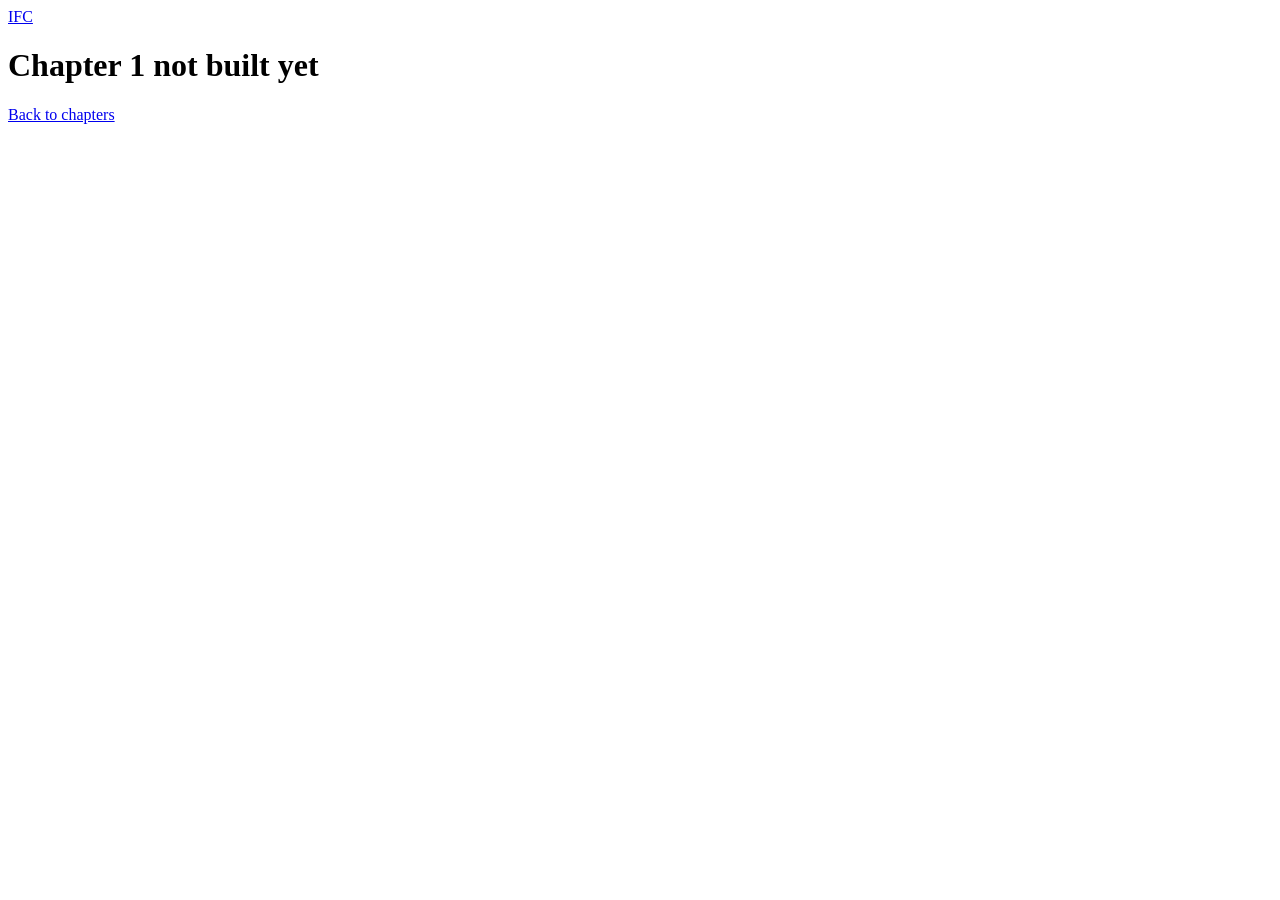
==== chapter.html @ eeda532c "Add files via upload" ====
<!doctype html>
<html lang="en">
<head>
<meta charset="utf-8">
<meta name="viewport" content="width=device-width,initial-scale=1,viewport-fit=cover">
<title>IFC Chapter Drill</title>
<link rel="icon" href="data:image/svg+xml,<svg xmlns='http://www.w3.org/2000/svg' viewBox='0 0 100 100'><text y='.9em' font-size='90'>📘</text></svg>">
<link rel="stylesheet" href="https://fonts.googleapis.com/css2?family=Newsreader:opsz,wght@6..72,400;6..72,600;6..72,700&family=Public+Sans:wght@400;500;600;700&family=IBM+Plex+Mono:wght@400;600&display=swap">
<link rel="stylesheet" href="assets/style.css">
</head>
<body>
<header class="top"><div class="topin">
  <a class="brand" id="bt" href="index.html">IFC</a>
  <nav class="jump" id="nav"></nav>
</div></header>
<div class="wrap">
  <div class="hero" id="hero"></div>
  <div id="body"></div>
  <footer id="foot"></footer>
</div>
<script src="assets/app.js"></script>
<script>
(function(){
  var n = parseInt(new URLSearchParams(location.search).get('ch') || '1', 10);
  var s = document.createElement('script');
  s.src = 'data/ch' + n + '.js';
  s.onload = function(){
    var ch = (window.IFC||{})[n];
    if (ch) { window.IFCRender(ch); }
    else { document.getElementById('hero').innerHTML = '<h1>Chapter ' + n + ' not built yet</h1><p class="lede"><a href="index.html">Back to chapters</a></p>'; }
  };
  s.onerror = function(){
    document.getElementById('hero').innerHTML = '<h1>Chapter ' + n + ' not built yet</h1><p class="lede"><a href="index.html">Back to chapters</a></p>';
  };
  document.head.appendChild(s);
})();
</script>
</body>
</html>
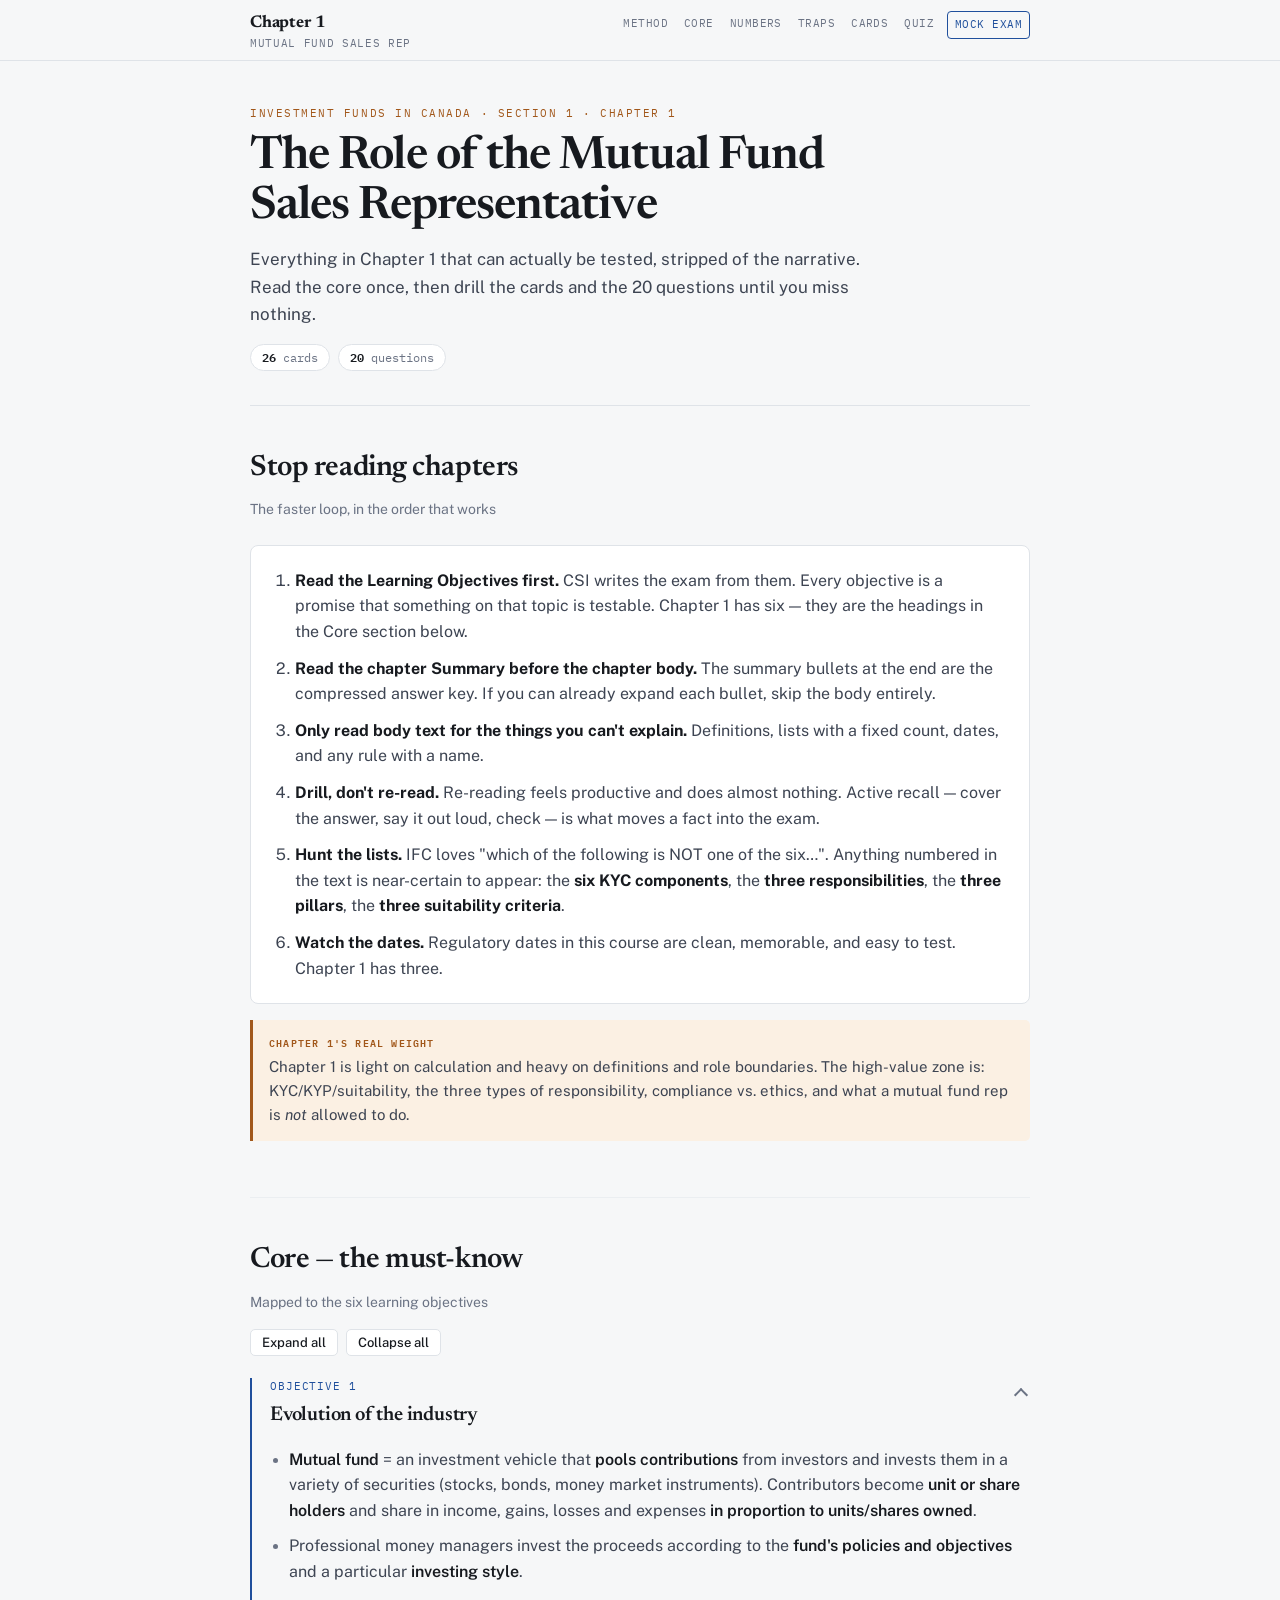
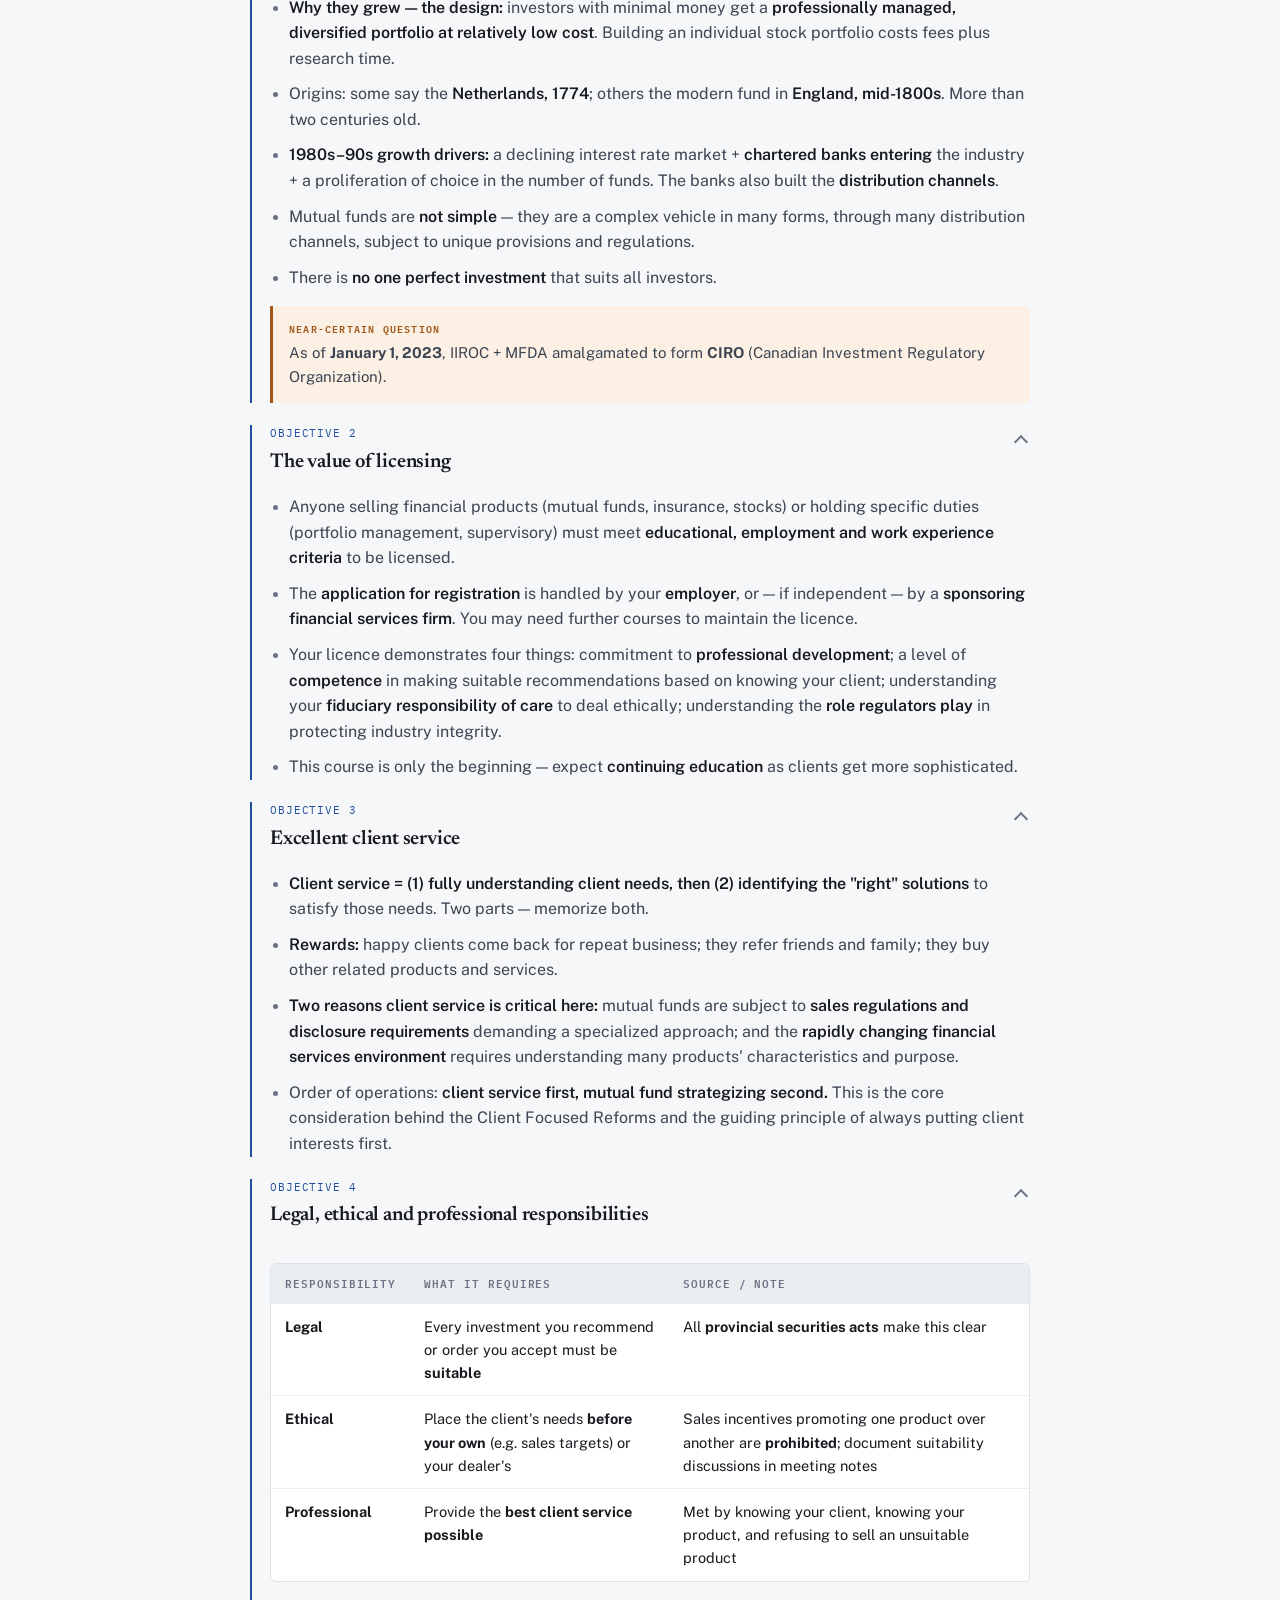
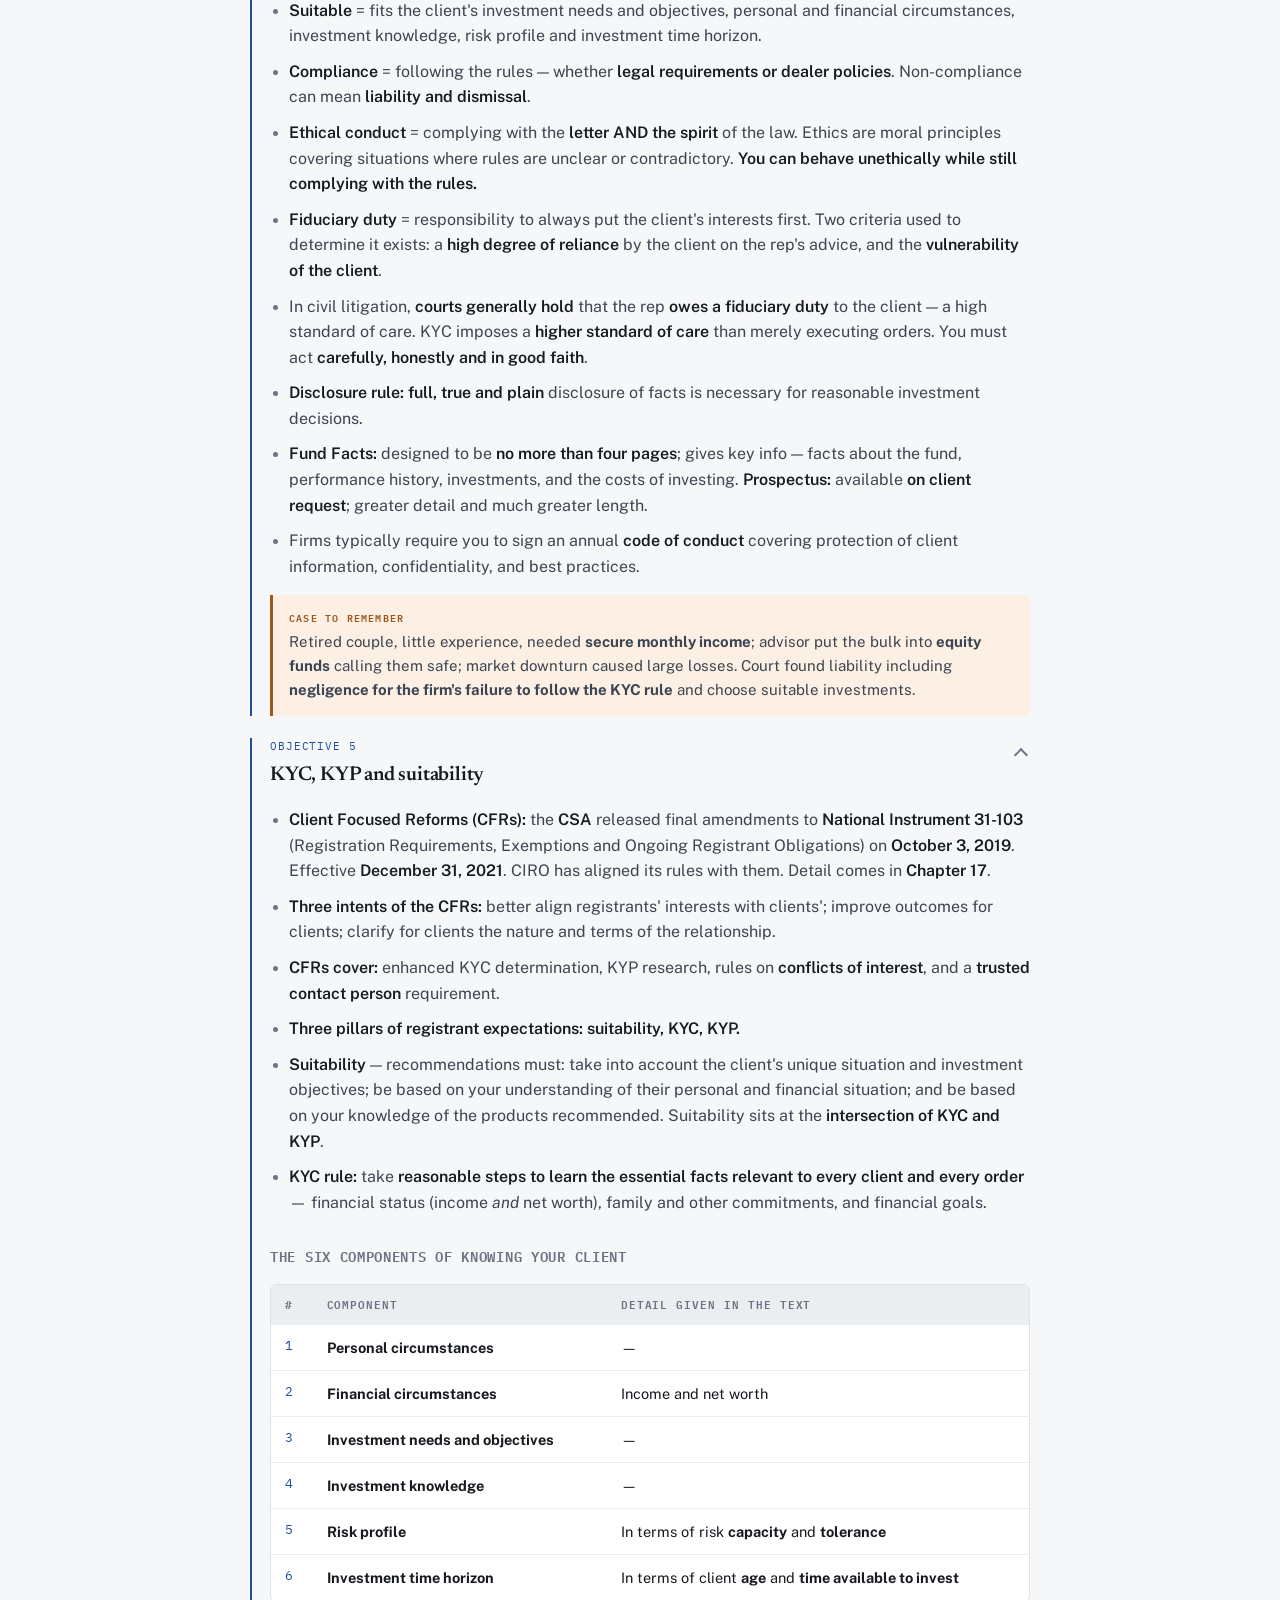
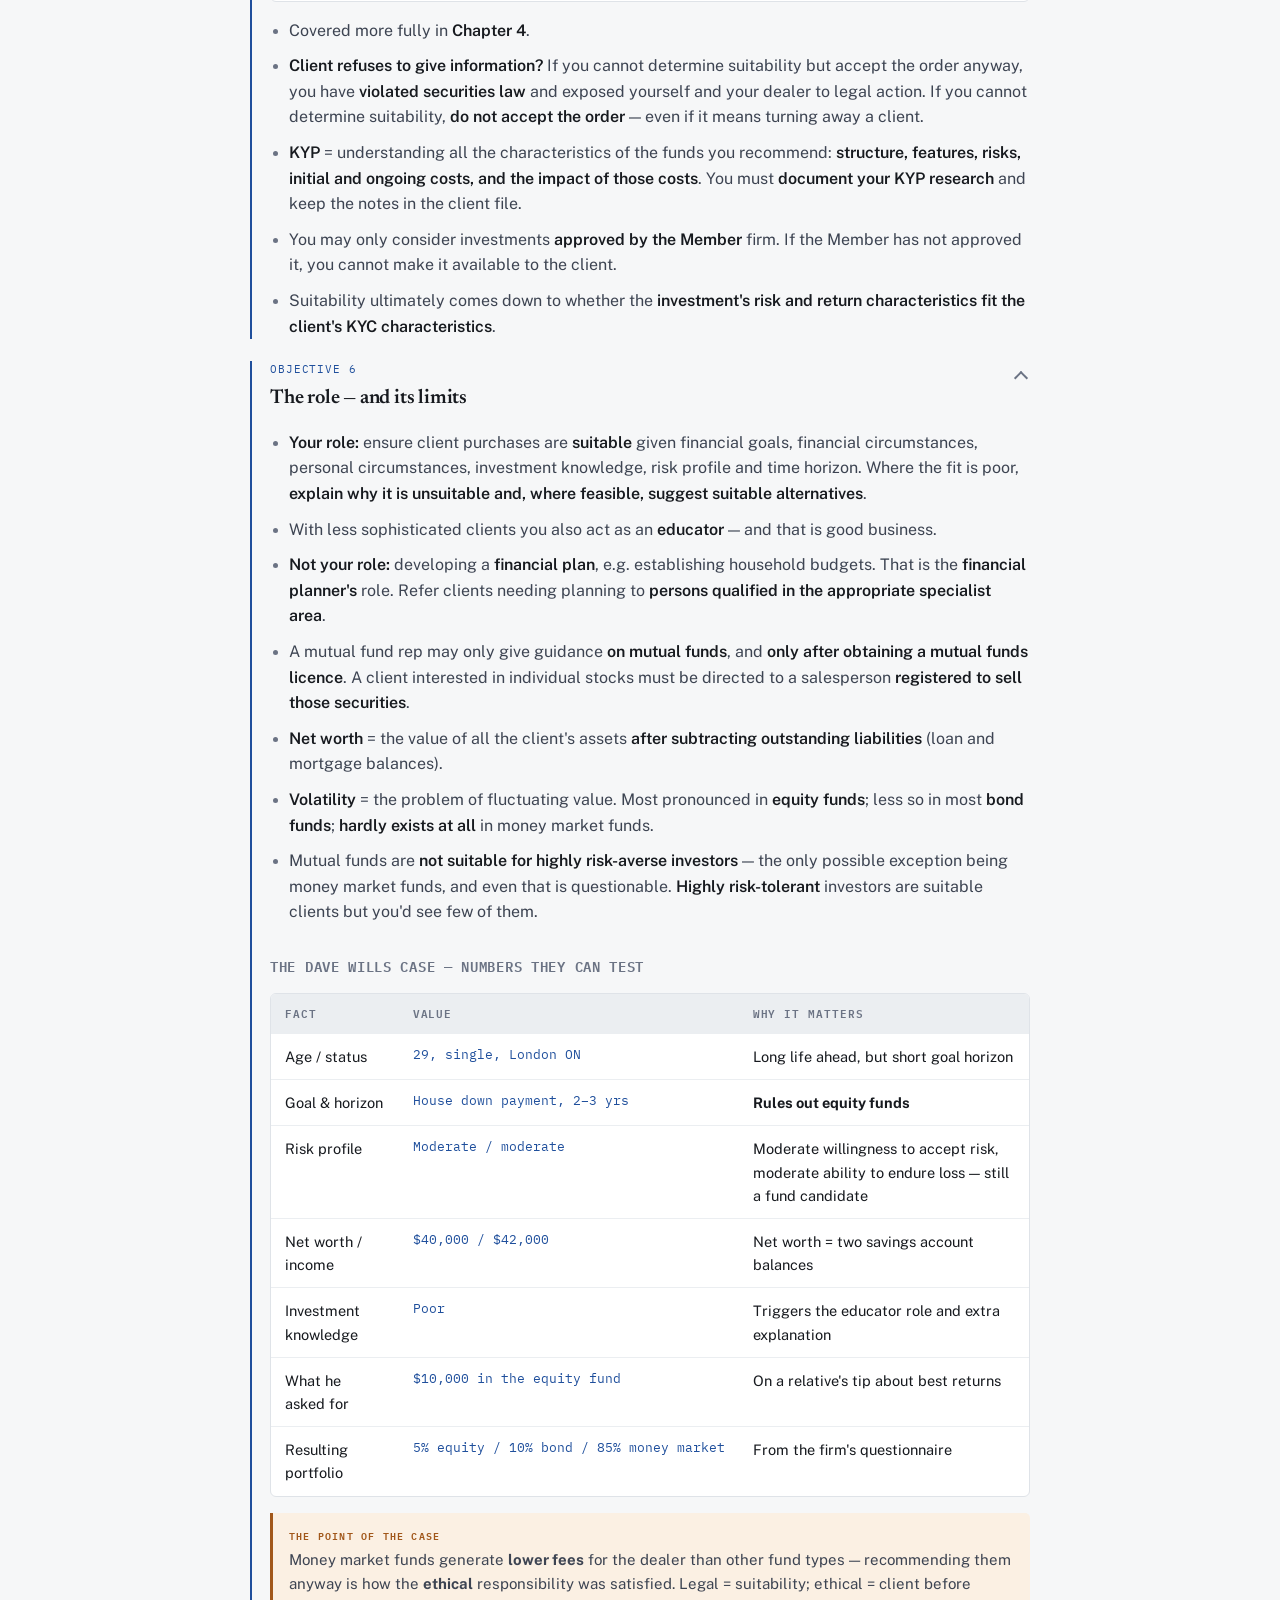
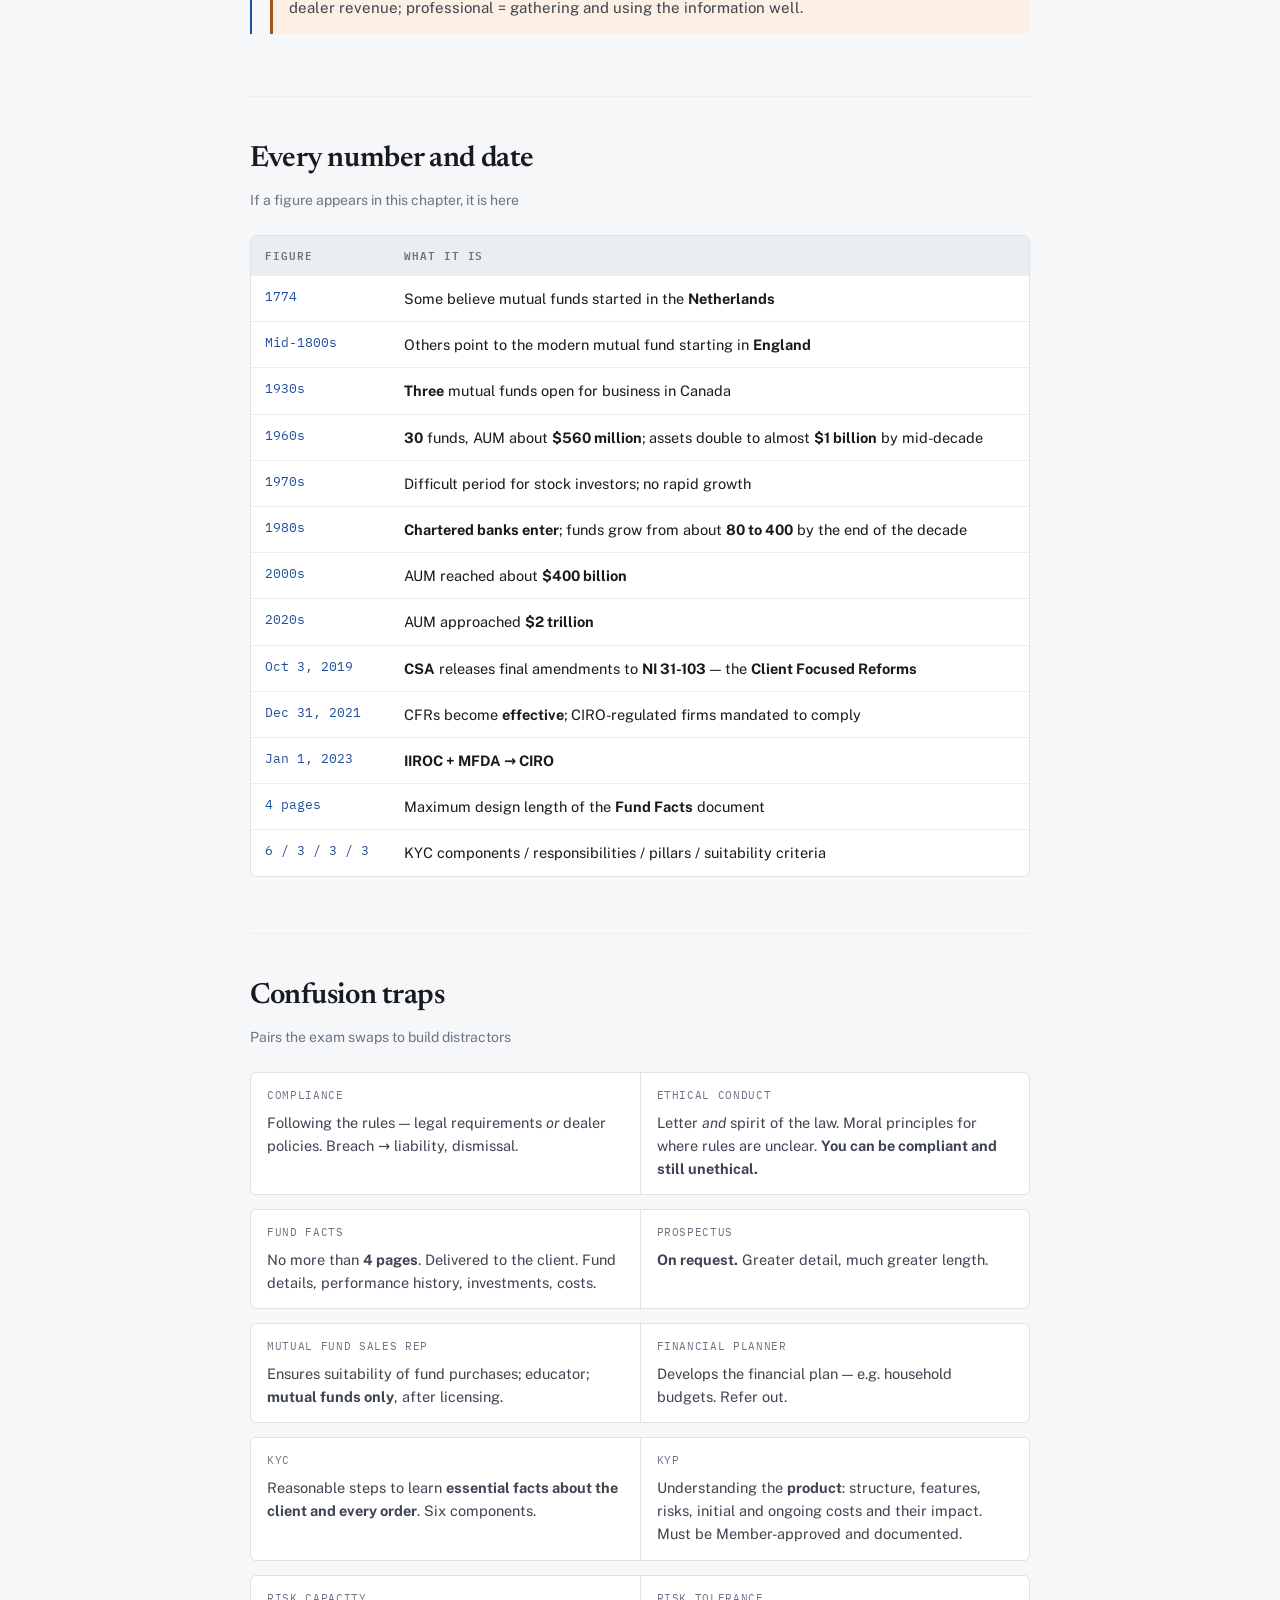
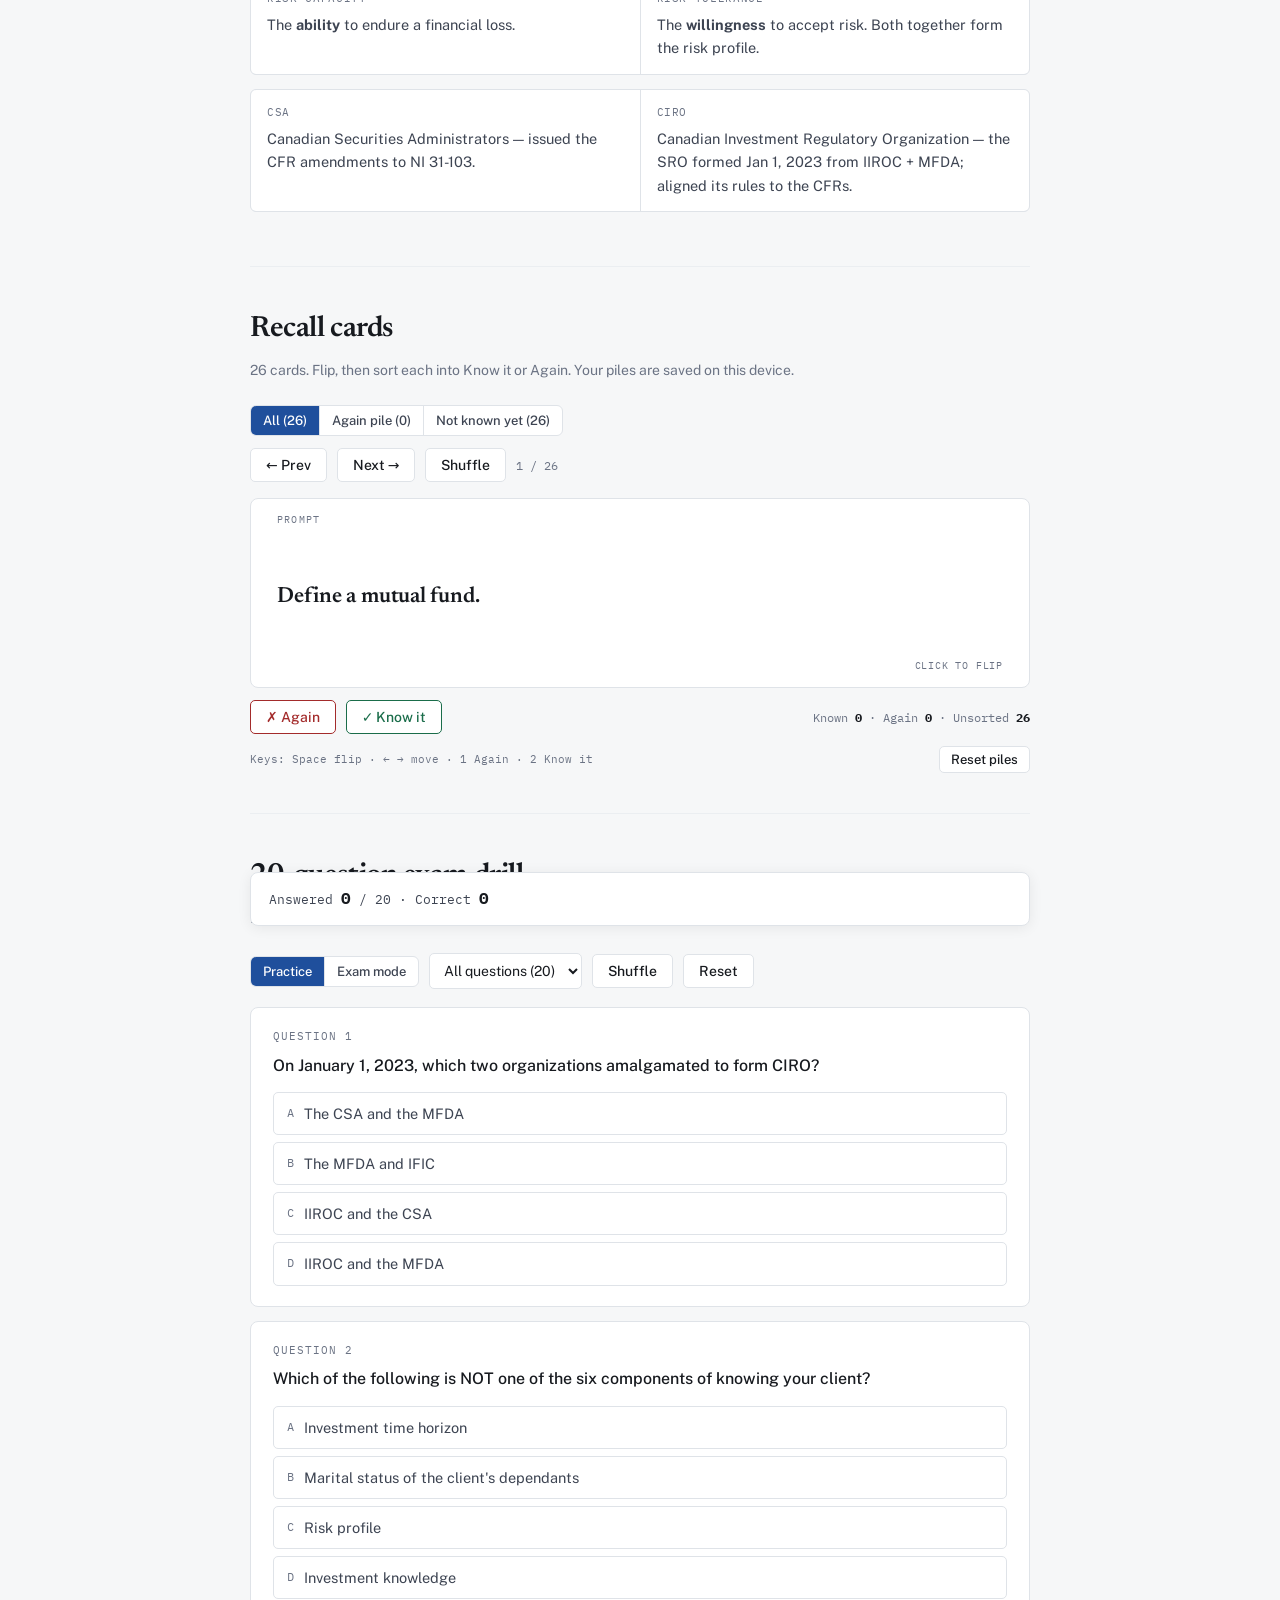
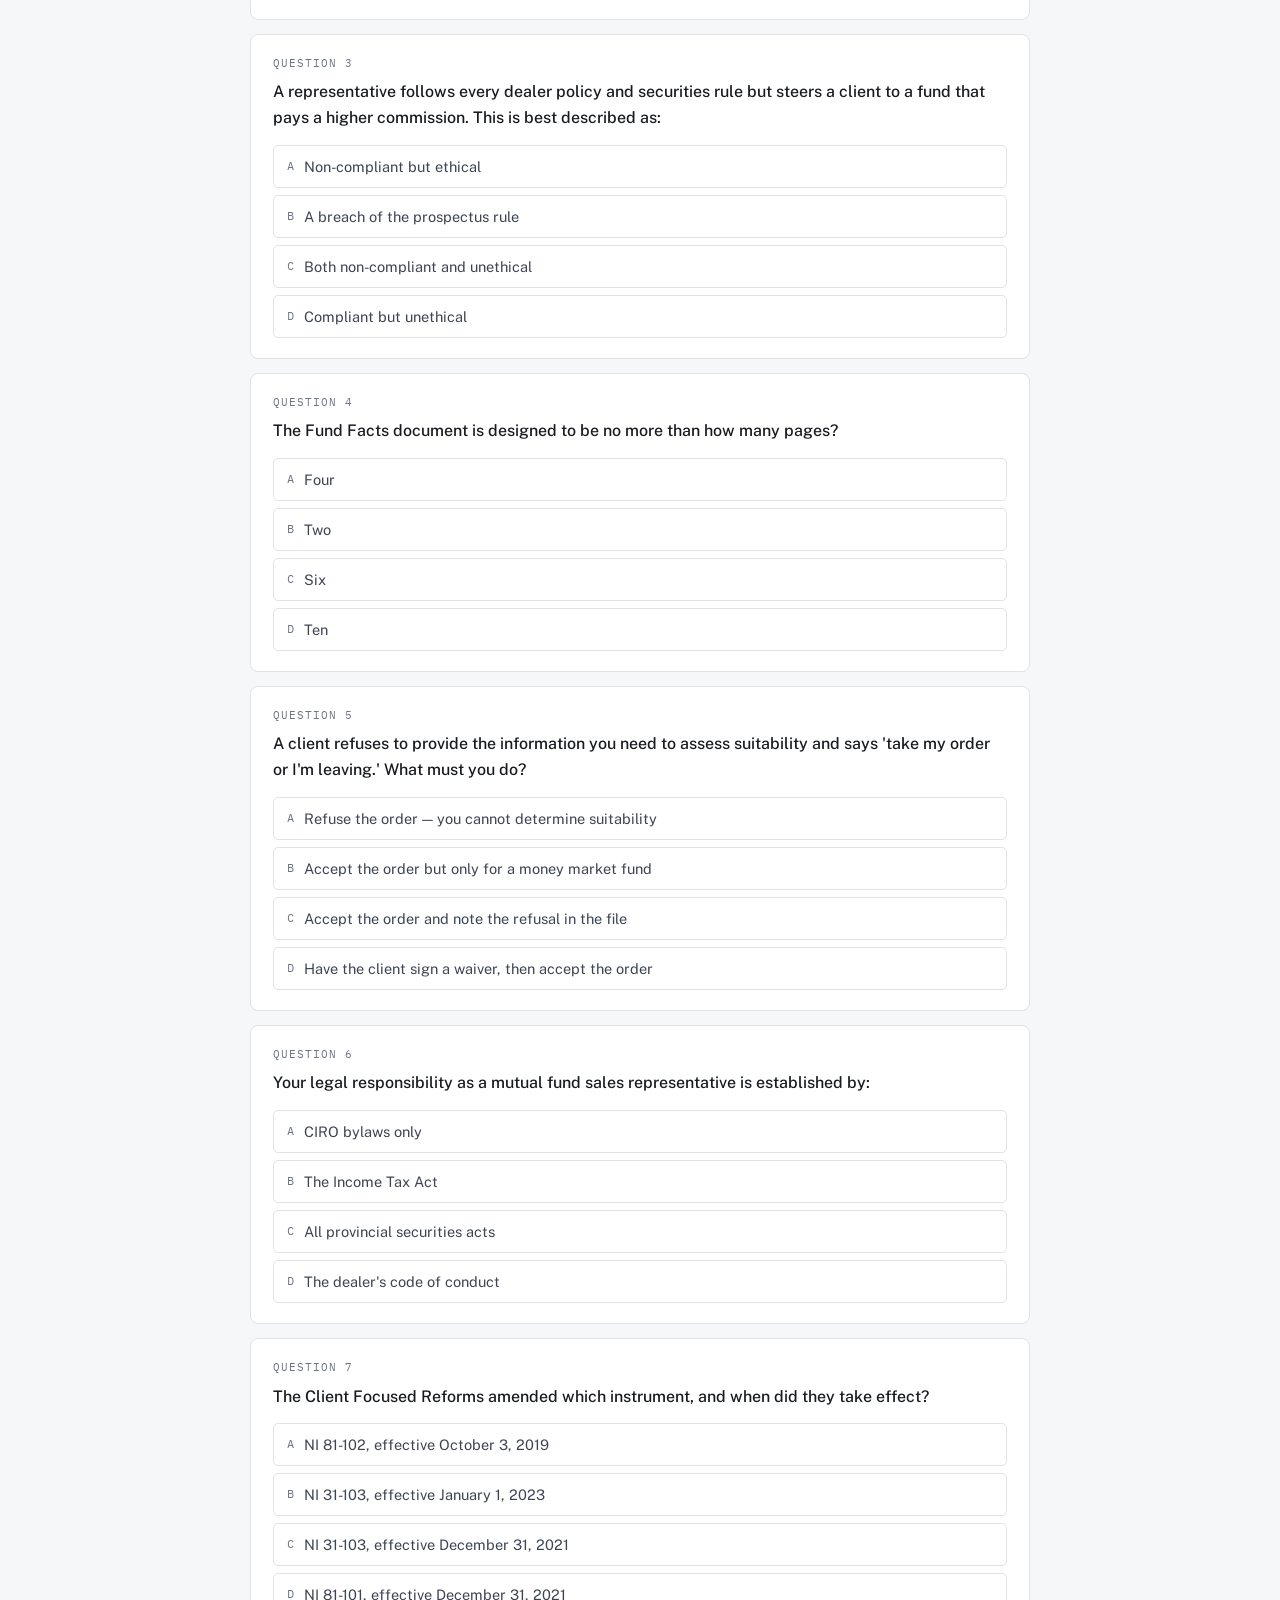
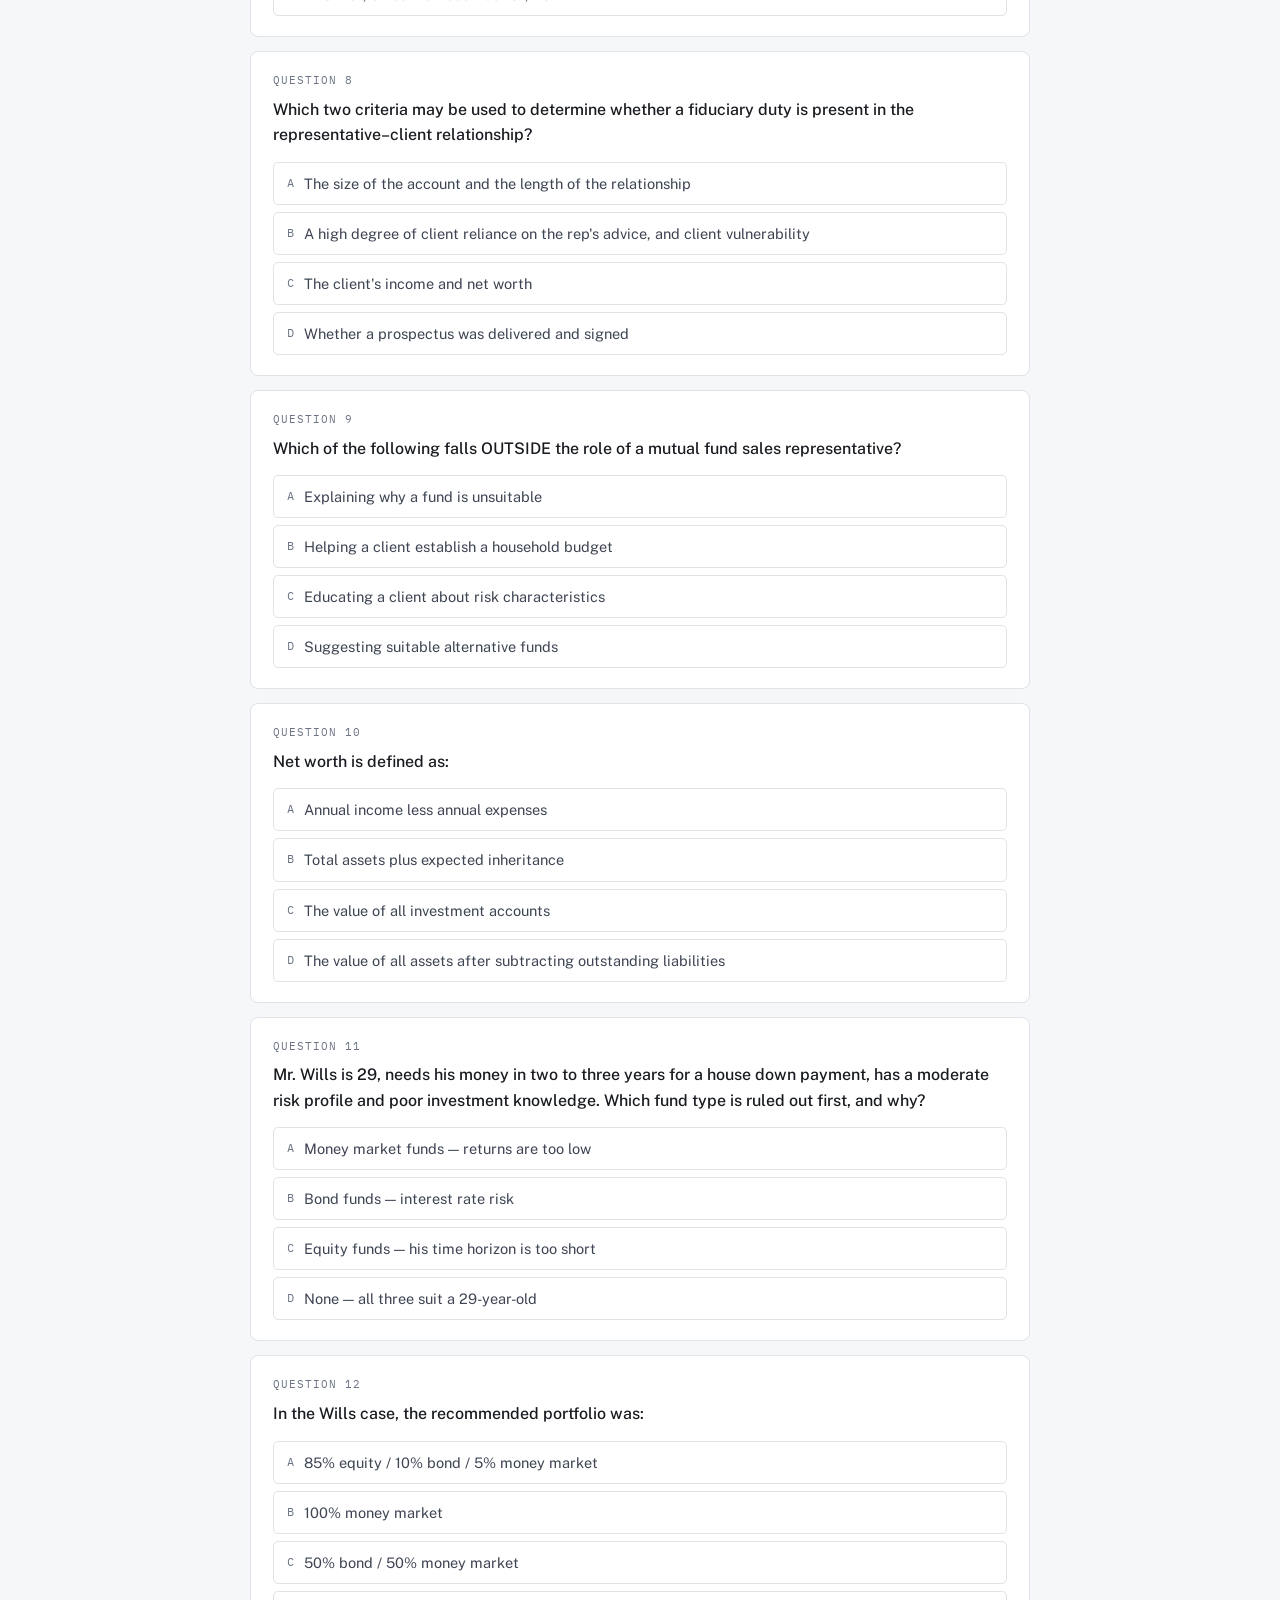
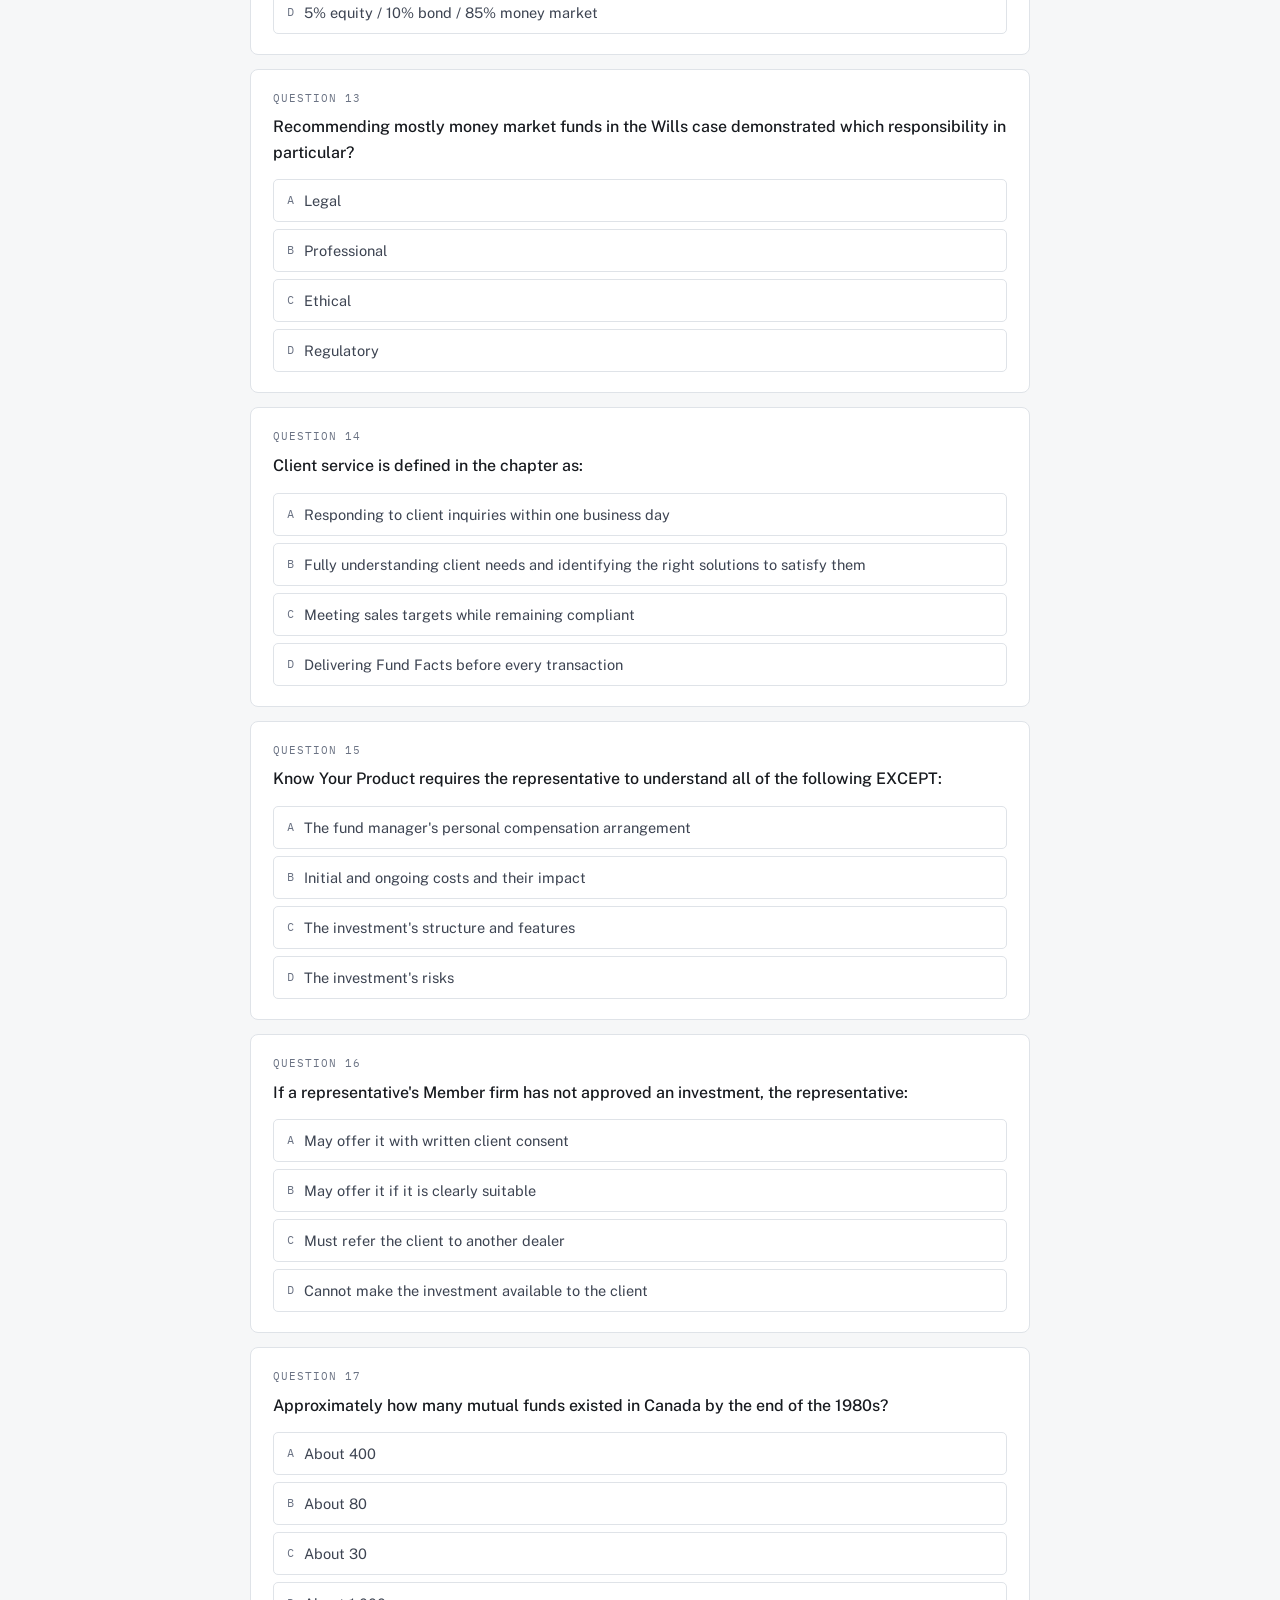
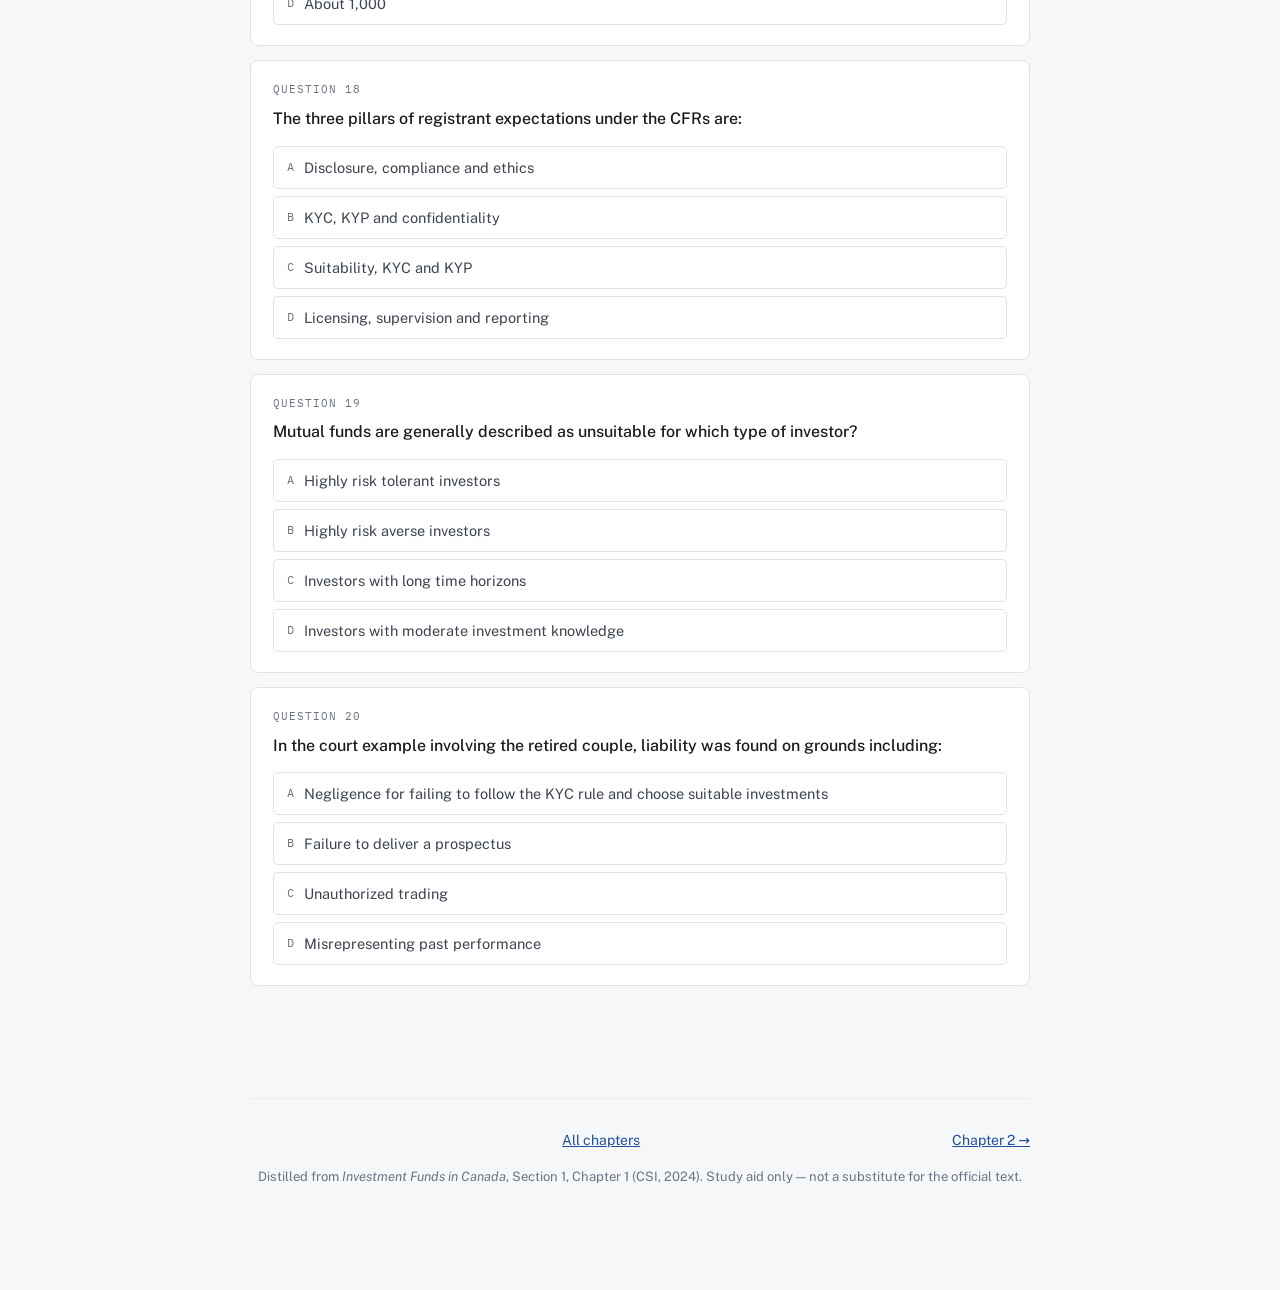
==== commit 33526460: "Add Chapters 10-12, interactive engine (calc drills, card piles, exam mode) and mock exam Co-Authore" ====
--- a/chapter.html
+++ b/chapter.html
@@ -18,6 +18,7 @@
   <div id="body"></div>
   <footer id="foot"></footer>
 </div>
+<script src="data/manifest.js"></script>
 <script src="assets/app.js"></script>
 <script>
 (function(){
--- a/assets/style.css
+++ b/assets/style.css
@@ -0,0 +1,229 @@
+:root{
+  --ink:#171a1f;--ink-2:#3d4452;--ink-3:#6b7384;
+  --ground:#f6f7f8;--surface:#fff;--line:#dfe3e8;--line-soft:#ebeef1;
+  --accent:#1f4f9c;--accent-soft:#e7eefb;
+  --flag:#a1571a;--flag-soft:#fbf0e3;
+  --good:#1a6d4a;--good-soft:#e4f2ea;
+  --bad:#a32b2b;--bad-soft:#fae9e8;
+  --mono:"IBM Plex Mono",ui-monospace,SFMono-Regular,Menlo,monospace;
+  --body:"Public Sans",system-ui,-apple-system,"Segoe UI",sans-serif;
+  --display:"Newsreader",Georgia,"Times New Roman",serif;
+}
+@media (prefers-color-scheme:dark){:root:not([data-theme="light"]){
+  --ink:#e9ecf1;--ink-2:#b5bcc8;--ink-3:#868f9e;
+  --ground:#14171c;--surface:#1c2027;--line:#2e343d;--line-soft:#252a32;
+  --accent:#7aa6ec;--accent-soft:#1b2838;--flag:#e0a05e;--flag-soft:#2c2318;
+  --good:#6cc79a;--good-soft:#152a21;--bad:#e98b85;--bad-soft:#2d1b1b;}}
+:root[data-theme="dark"]{
+  --ink:#e9ecf1;--ink-2:#b5bcc8;--ink-3:#868f9e;
+  --ground:#14171c;--surface:#1c2027;--line:#2e343d;--line-soft:#252a32;
+  --accent:#7aa6ec;--accent-soft:#1b2838;--flag:#e0a05e;--flag-soft:#2c2318;
+  --good:#6cc79a;--good-soft:#152a21;--bad:#e98b85;--bad-soft:#2d1b1b;}
+*{box-sizing:border-box}
+html,body{margin:0}
+body{background:var(--ground);color:var(--ink);font-family:var(--body);font-size:16px;line-height:1.6;-webkit-font-smoothing:antialiased;padding-top:env(safe-area-inset-top,0px);padding-bottom:env(safe-area-inset-bottom,0px)}
+img{max-width:100%}[hidden]{display:none!important}
+a{color:var(--accent)}
+.wrap{max-width:820px;margin:0 auto;padding-inline:20px;padding-block:0 72px}
+header.top{position:sticky;top:env(safe-area-inset-top,0px);z-index:20;background:var(--ground);border-bottom:1px solid var(--line)}
+.topin{max-width:820px;margin:0 auto;padding:10px 20px;display:flex;gap:14px;align-items:baseline;flex-wrap:wrap}
+.brand{font-family:var(--display);font-weight:700;font-size:17px;letter-spacing:-.01em;margin-right:auto;text-decoration:none;color:var(--ink)}
+.brand span{color:var(--ink-3);font-family:var(--mono);font-size:11px;font-weight:400;letter-spacing:.06em;text-transform:uppercase;display:block;line-height:1.2}
+nav.jump{display:flex;gap:2px;flex-wrap:wrap}
+nav.jump a{font-family:var(--mono);font-size:11px;letter-spacing:.04em;text-transform:uppercase;text-decoration:none;color:var(--ink-3);padding:4px 7px;border-radius:4px}
+nav.jump a:hover{color:var(--ink);background:var(--line-soft)}
+.hero{padding-block:44px 34px;border-bottom:1px solid var(--line)}
+h1{font-family:var(--display);font-size:clamp(32px,7vw,46px);line-height:1.08;margin:0 0 14px;font-weight:600;letter-spacing:-.02em;text-wrap:balance}
+.lede{font-size:17px;color:var(--ink-2);max-width:62ch;margin:0}
+.eyebrow{font-family:var(--mono);font-size:11px;letter-spacing:.14em;text-transform:uppercase;color:var(--flag);margin:0 0 10px}
+section{padding-block:40px;border-bottom:1px solid var(--line-soft)}
+h2{font-family:var(--display);font-size:clamp(23px,4.5vw,29px);font-weight:600;letter-spacing:-.015em;margin:0 0 6px;text-wrap:balance}
+.sub{color:var(--ink-3);font-size:14px;margin:0 0 24px}
+h3{font-size:14px;font-family:var(--mono);font-weight:600;letter-spacing:.05em;text-transform:uppercase;color:var(--ink-3);margin:30px 0 12px}
+ul.pts{list-style:none;margin:0;padding:0;display:flex;flex-direction:column;gap:10px}
+ul.pts li{padding-left:19px;position:relative;color:var(--ink-2)}
+ul.pts li::before{content:"";position:absolute;left:3px;top:11px;width:5px;height:5px;border-radius:50%;background:var(--ink-3)}
+ul.pts li b,ul.pts li strong{color:var(--ink);font-weight:600}
+.lo{border-left:2px solid var(--line);padding-left:18px;margin-block:26px}
+.lo-tag{font-family:var(--mono);font-size:11px;letter-spacing:.08em;text-transform:uppercase;color:var(--accent);display:block;margin-bottom:3px}
+.lo h4{font-family:var(--display);font-size:20px;font-weight:600;margin:0 0 12px;letter-spacing:-.01em}
+.flag{background:var(--flag-soft);border-left:3px solid var(--flag);padding:14px 16px;margin-block:16px;border-radius:0 5px 5px 0}
+.flag .lbl{font-family:var(--mono);font-size:10px;letter-spacing:.12em;text-transform:uppercase;color:var(--flag);display:block;margin-bottom:5px;font-weight:600}
+.flag p{margin:0;color:var(--ink-2);font-size:15px}
+.tblwrap{overflow-x:auto;margin-block:16px;border:1px solid var(--line);border-radius:6px;background:var(--surface)}
+table{border-collapse:collapse;width:100%;min-width:480px;font-size:14.5px}
+th,td{text-align:left;padding:11px 14px;border-bottom:1px solid var(--line-soft);vertical-align:top}
+th{font-family:var(--mono);font-size:10.5px;letter-spacing:.09em;text-transform:uppercase;color:var(--ink-3);font-weight:600;background:var(--line-soft)}
+tr:last-child td{border-bottom:0}
+td.num{font-variant-numeric:tabular-nums;font-family:var(--mono);font-size:13px;white-space:nowrap;color:var(--accent)}
+.trap{display:grid;grid-template-columns:1fr 1fr;gap:1px;background:var(--line);border:1px solid var(--line);border-radius:6px;overflow:hidden;margin-block:14px}
+.trap>div{background:var(--surface);padding:14px 16px}
+.trap .t{font-family:var(--mono);font-size:11px;letter-spacing:.06em;text-transform:uppercase;color:var(--ink-3);margin-bottom:6px}
+.trap p{margin:0;font-size:14.5px;color:var(--ink-2)}
+@media(max-width:560px){.trap{grid-template-columns:1fr}}
+.cardbar{display:flex;gap:10px;align-items:center;flex-wrap:wrap;margin-bottom:16px}
+.counter{font-family:var(--mono);font-size:12px;color:var(--ink-3);font-variant-numeric:tabular-nums}
+button{font-family:var(--body);font-size:14px;font-weight:500;cursor:pointer;border:1px solid var(--line);background:var(--surface);color:var(--ink);padding:8px 15px;border-radius:5px}
+button:hover{border-color:var(--ink-3)}
+button:focus-visible{outline:2px solid var(--accent);outline-offset:2px}
+button.primary{background:var(--accent);border-color:var(--accent);color:#fff}
+.card{background:var(--surface);border:1px solid var(--line);border-radius:8px;padding:30px 26px;min-height:190px;display:flex;flex-direction:column;justify-content:center;cursor:pointer;position:relative}
+.card .side{font-family:var(--mono);font-size:10px;letter-spacing:.12em;text-transform:uppercase;color:var(--ink-3);position:absolute;top:13px;left:26px}
+.card .q{font-family:var(--display);font-size:22px;line-height:1.3;font-weight:600;letter-spacing:-.01em;margin:8px 0 0}
+.card .a{font-size:15.5px;color:var(--ink-2);margin:8px 0 0}
+.card .a ul{margin:8px 0 0;padding-left:18px}
+.card .a li{margin-bottom:4px}
+.card .hint{font-family:var(--mono);font-size:10px;color:var(--ink-3);letter-spacing:.08em;text-transform:uppercase;position:absolute;bottom:13px;right:26px}
+.q-item{background:var(--surface);border:1px solid var(--line);border-radius:8px;padding:20px 22px;margin-bottom:14px}
+.q-item .qn{font-family:var(--mono);font-size:11px;letter-spacing:.09em;color:var(--ink-3);text-transform:uppercase;margin-bottom:7px}
+.q-item .qt{font-size:16px;font-weight:500;margin:0 0 14px;color:var(--ink)}
+.opts{display:flex;flex-direction:column;gap:7px}
+.opt{display:flex;gap:10px;align-items:flex-start;text-align:left;width:100%;padding:10px 13px;border:1px solid var(--line);border-radius:5px;background:var(--surface);font-size:14.5px;line-height:1.45;color:var(--ink-2);font-weight:400}
+.opt .k{font-family:var(--mono);font-size:12px;color:var(--ink-3);flex:none;padding-top:1px}
+.opt.correct{background:var(--good-soft);border-color:var(--good);color:var(--ink)}
+.opt.correct .k{color:var(--good)}
+.opt.wrong{background:var(--bad-soft);border-color:var(--bad);color:var(--ink)}
+.opt.wrong .k{color:var(--bad)}
+.opt[disabled]{cursor:default}
+.expl{margin-top:12px;padding:11px 14px;background:var(--accent-soft);border-radius:5px;font-size:14px;color:var(--ink-2)}
+.expl b{color:var(--ink)}
+.score{position:sticky;bottom:env(safe-area-inset-bottom,0px);background:var(--surface);border:1px solid var(--line);border-radius:8px;padding:13px 18px;display:flex;gap:16px;align-items:center;justify-content:space-between;flex-wrap:wrap;margin-top:18px;box-shadow:0 2px 14px rgba(0,0,0,.07)}
+.score .st{font-family:var(--mono);font-size:13px;font-variant-numeric:tabular-nums;color:var(--ink-2)}
+.score .st b{color:var(--ink);font-size:16px}
+.method{background:var(--surface);border:1px solid var(--line);border-radius:8px;padding:22px 24px}
+.method ol{margin:0;padding-left:20px;display:flex;flex-direction:column;gap:11px}
+.method li{color:var(--ink-2)}
+.method li b{color:var(--ink)}
+.chlist{display:grid;grid-template-columns:repeat(auto-fill,minmax(250px,1fr));gap:14px;margin-top:8px}
+.chcard{background:var(--surface);border:1px solid var(--line);border-radius:8px;padding:18px 20px;text-decoration:none;color:inherit;display:flex;flex-direction:column;gap:6px}
+.chcard:hover{border-color:var(--accent)}
+.chcard .n{font-family:var(--mono);font-size:11px;letter-spacing:.1em;text-transform:uppercase;color:var(--accent)}
+.chcard .t{font-family:var(--display);font-size:19px;font-weight:600;letter-spacing:-.01em;line-height:1.25}
+.chcard .m{font-size:13px;color:var(--ink-3);font-family:var(--mono)}
+.chcard.soon{opacity:.5;pointer-events:none;border-style:dashed}
+footer{padding-block:30px;color:var(--ink-3);font-size:13px;text-align:center}
+
+/* ===== v2: interactive engine ===== */
+button.sm{padding:5px 11px;font-size:13px}
+button:disabled{opacity:.45;cursor:default}
+nav.jump a.ext{color:var(--accent);border:1px solid var(--accent);margin-left:4px}
+nav.jump a.ext:hover{background:var(--accent-soft)}
+.examnote{margin:18px 0 0;padding:10px 14px;background:var(--accent-soft);border-left:3px solid var(--accent);border-radius:0 5px 5px 0;font-size:14.5px;color:var(--ink-2);max-width:62ch}
+.examnote b{color:var(--ink)}
+.stats{display:flex;gap:8px;flex-wrap:wrap;margin-top:16px}
+.stats span{font-family:var(--mono);font-size:12px;color:var(--ink-3);background:var(--surface);border:1px solid var(--line);border-radius:99px;padding:3px 11px}
+.stats b{color:var(--ink);font-weight:600}
+.mine{font-family:var(--mono);font-size:12px;color:var(--good);margin:10px 0 0}
+ol.hy{list-style:none;margin:0;padding:0;counter-reset:hy;display:flex;flex-direction:column;gap:0;background:var(--surface);border:1px solid var(--line);border-radius:8px;overflow:hidden}
+ol.hy li{counter-increment:hy;display:grid;grid-template-columns:40px 1fr;gap:10px;padding:12px 16px 12px 12px;border-bottom:1px solid var(--line-soft);color:var(--ink-2);font-size:15px}
+ol.hy li:last-child{border-bottom:0}
+ol.hy li::before{content:counter(hy,decimal-leading-zero);font-family:var(--mono);font-size:13px;color:var(--flag);font-weight:600;padding-top:2px;text-align:right}
+ol.hy li:nth-child(-n+3)::before{color:var(--bad)}
+ol.hy li b{color:var(--ink)}
+.lotools{display:flex;gap:8px;margin:-8px 0 8px}
+details.lo{border-left:2px solid var(--line);padding-left:18px;margin-block:22px}
+details.lo[open]{border-left-color:var(--accent)}
+details.lo>summary{list-style:none;cursor:pointer;position:relative;padding-right:26px}
+details.lo>summary::-webkit-details-marker{display:none}
+details.lo>summary::after{content:"";position:absolute;right:4px;top:8px;width:8px;height:8px;border-right:2px solid var(--ink-3);border-bottom:2px solid var(--ink-3);transform:rotate(45deg);transition:transform .15s}
+details.lo[open]>summary::after{transform:rotate(-135deg);top:12px}
+details.lo>summary h4{font-family:var(--display);font-size:20px;font-weight:600;margin:0 0 6px;letter-spacing:-.01em}
+.gist{margin:0 0 4px;color:var(--ink-2);font-size:15px;font-style:italic;max-width:66ch}
+.lo-body{padding-top:10px}
+.flag.disc{background:var(--bad-soft);border-left-color:var(--bad)}
+.flag.disc .lbl{color:var(--bad)}
+.formula{background:var(--surface);border:1px solid var(--line);border-left:3px solid var(--accent);border-radius:0 8px 8px 0;padding:16px 18px;margin-block:16px}
+.formula .f-name{font-family:var(--mono);font-size:11px;letter-spacing:.09em;text-transform:uppercase;color:var(--accent);font-weight:600;margin-bottom:8px}
+.formula .f-expr{font-family:var(--mono);font-size:15px;line-height:1.5;color:var(--ink);background:var(--line-soft);border-radius:5px;padding:10px 12px;overflow-x:auto}
+.formula .f-vars{display:grid;grid-template-columns:max-content 1fr;gap:4px 14px;margin:12px 0 0;font-size:14px}
+.formula dt{font-family:var(--mono);font-size:13px;color:var(--ink);font-weight:600}
+.formula dd{margin:0;color:var(--ink-2)}
+.formula .f-ex{margin-top:12px;padding-top:12px;border-top:1px dashed var(--line);font-size:14.5px;color:var(--ink-2)}
+.formula .f-ex .lbl,.dsol .lbl{font-family:var(--mono);font-size:10px;letter-spacing:.12em;text-transform:uppercase;color:var(--good);display:block;margin-bottom:4px;font-weight:600}
+.formula .f-note{margin:10px 0 0;font-size:14px;color:var(--flag)}
+@media(max-width:560px){.formula .f-vars{grid-template-columns:1fr}.formula dd{margin-bottom:6px}}
+ol.steps{list-style:none;counter-reset:st;margin:0;padding:0;display:flex;flex-direction:column;gap:8px}
+ol.steps li{counter-increment:st;position:relative;padding-left:34px;color:var(--ink-2)}
+ol.steps li::before{content:counter(st);position:absolute;left:0;top:1px;width:22px;height:22px;border-radius:50%;background:var(--accent-soft);color:var(--accent);font-family:var(--mono);font-size:12px;font-weight:600;display:flex;align-items:center;justify-content:center}
+.stepsbox{margin-block:16px}
+.stepsbox h3{margin-top:4px}
+/* drills */
+.dtop{display:flex;justify-content:space-between;align-items:center;margin:-8px 0 14px;gap:10px}
+.counter b{color:var(--ink)}
+.drills{display:flex;flex-direction:column;gap:14px}
+.drill{background:var(--surface);border:1px solid var(--line);border-radius:8px;padding:18px 20px}
+.drill.solved{border-color:var(--good)}
+.drill .dn{font-family:var(--mono);font-size:11px;letter-spacing:.09em;text-transform:uppercase;color:var(--ink-3);margin-bottom:7px;display:flex;gap:10px;align-items:center}
+.drill.solved .dn::after{content:"✓ solved";color:var(--good);margin-left:auto}
+.drill .src{font-size:10px;letter-spacing:.06em;padding:1px 7px;border-radius:99px;background:var(--line-soft);color:var(--ink-3)}
+.drill .src.book{background:var(--flag-soft);color:var(--flag)}
+.drill .dq{margin:0 0 14px;font-size:16px;font-weight:500;color:var(--ink)}
+.drow{display:flex;gap:8px;flex-wrap:wrap;align-items:center}
+.din{display:flex;align-items:center;border:1px solid var(--line);border-radius:5px;background:var(--ground);padding:0 10px;min-width:170px;flex:1 1 170px;max-width:260px}
+.din:focus-within{border-color:var(--accent);outline:2px solid var(--accent-soft)}
+.din input{border:0;background:transparent;color:var(--ink);font-family:var(--mono);font-size:16px;padding:9px 6px;width:100%;min-width:0;outline:none}
+.din .pre,.din .suf{font-family:var(--mono);font-size:13px;color:var(--ink-3)}
+button.nudge{border-color:var(--flag);color:var(--flag)}
+.dfb{margin-top:12px;padding:9px 13px;border-radius:5px;font-size:14px;background:var(--line-soft);color:var(--ink-2)}
+.dfb.good{background:var(--good-soft);color:var(--good);font-weight:500}
+.dfb.bad{background:var(--bad-soft);color:var(--bad)}
+.dhint{margin-top:10px;padding:9px 13px;border-radius:5px;font-size:14px;background:var(--flag-soft);color:var(--ink-2)}
+.dsol{margin-top:12px;padding:12px 14px 12px 4px;border-radius:5px;background:var(--accent-soft);font-size:14.5px;color:var(--ink-2)}
+.dsol ol{margin:0;padding-left:30px;display:flex;flex-direction:column;gap:4px}
+.dsol .dans{margin:10px 0 0 12px;font-family:var(--mono);font-size:14px}
+.dsol .dans b{color:var(--ink)}
+/* segmented controls */
+.seg{display:inline-flex;border:1px solid var(--line);border-radius:6px;overflow:hidden;background:var(--surface);flex-wrap:wrap}
+.seg button{border:0;border-radius:0;border-right:1px solid var(--line);font-size:13px;padding:7px 12px;background:transparent;color:var(--ink-2)}
+.seg button:last-child{border-right:0}
+.seg button.on{background:var(--accent);color:#fff}
+#cards .seg{margin-bottom:12px}
+/* cards v2 */
+.card.empty{cursor:default}
+.judge{display:flex;gap:10px;align-items:center;flex-wrap:wrap;margin-top:12px}
+.judge .again{border-color:var(--bad);color:var(--bad)}
+.judge .again:hover{background:var(--bad-soft)}
+.judge .know{border-color:var(--good);color:var(--good)}
+.judge .know:hover{background:var(--good-soft)}
+.judge .counter{margin-left:auto}
+.cardtail{display:flex;justify-content:space-between;align-items:center;gap:10px;margin-top:12px;flex-wrap:wrap}
+.cardtail .keys{font-family:var(--mono);font-size:11px;color:var(--ink-3)}
+@media(max-width:560px){.cardtail .keys{display:none}.judge .counter{margin-left:0;width:100%}}
+/* quiz v2 */
+.qtools{display:flex;gap:10px;flex-wrap:wrap;align-items:center;margin-bottom:18px}
+select.qfilter{font-family:var(--body);font-size:14px;padding:8px 10px;border:1px solid var(--line);border-radius:5px;background:var(--surface);color:var(--ink);max-width:100%}
+.q-item .qn{display:flex;gap:8px;align-items:center;flex-wrap:wrap}
+.q-item .qn>span:first-child{margin-right:auto}
+.qid{color:var(--ink-3);opacity:.7}
+.badge{font-size:10px;letter-spacing:.06em;padding:1px 8px;border-radius:99px;background:var(--line-soft);color:var(--ink-3);text-transform:uppercase}
+.badge.t-calc{background:var(--accent-soft);color:var(--accent)}
+.badge.t-scenario{background:var(--good-soft);color:var(--good)}
+.badge.t-except{background:var(--bad-soft);color:var(--bad)}
+.badge.t-concept{background:var(--flag-soft);color:var(--flag)}
+.dots{font-size:10px;letter-spacing:1px;color:var(--ink-3)}
+.opt.sel{border-color:var(--accent);background:var(--accent-soft);color:var(--ink)}
+.opt.sel .k{color:var(--accent)}
+.q-item.miss{border-left:3px solid var(--bad)}
+.q-item.ok{border-left:3px solid var(--good)}
+.empty{color:var(--ink-3);font-style:italic}
+.qresult{background:var(--surface);border:1px solid var(--line);border-radius:8px;padding:20px 22px;margin-top:18px}
+.qr-head{display:flex;gap:18px;align-items:center;flex-wrap:wrap}
+.qr-head .big{font-family:var(--display);font-size:46px;font-weight:700;line-height:1}
+.big.pass{color:var(--good)}.big.fail{color:var(--bad)}
+.qr-tip{margin:14px 0 0;font-size:14px;color:var(--ink-2)}
+.sbtns{display:flex;gap:8px;flex-wrap:wrap}
+.pager{display:flex;justify-content:space-between;gap:10px;margin-bottom:16px;font-size:14px}
+/* hub */
+.cta{display:flex;justify-content:space-between;align-items:center;gap:16px;flex-wrap:wrap;background:var(--surface);border:1px solid var(--accent);border-radius:8px;padding:18px 20px;text-decoration:none;color:inherit;margin-top:22px}
+.cta:hover{background:var(--accent-soft)}
+.cta .t{font-family:var(--display);font-size:21px;font-weight:600}
+.cta .m{font-size:14px;color:var(--ink-2)}
+.cta .go{font-family:var(--mono);font-size:12px;letter-spacing:.08em;text-transform:uppercase;color:var(--accent);white-space:nowrap}
+.topic{margin-top:30px}
+.topic:first-of-type{margin-top:8px}
+.topic h3{margin:0 0 10px;display:flex;justify-content:space-between;gap:10px;color:var(--ink-2)}
+.topic h3 .w{color:var(--flag)}
+.chcard .bar{height:4px;border-radius:2px;background:var(--line-soft);overflow:hidden;margin-top:4px}
+.chcard .bar i{display:block;height:100%;background:var(--good)}
+.chcard .p{font-size:12px;color:var(--good);font-family:var(--mono)}
+.chcard.v2 .n::after{content:" · new format";color:var(--flag)}
